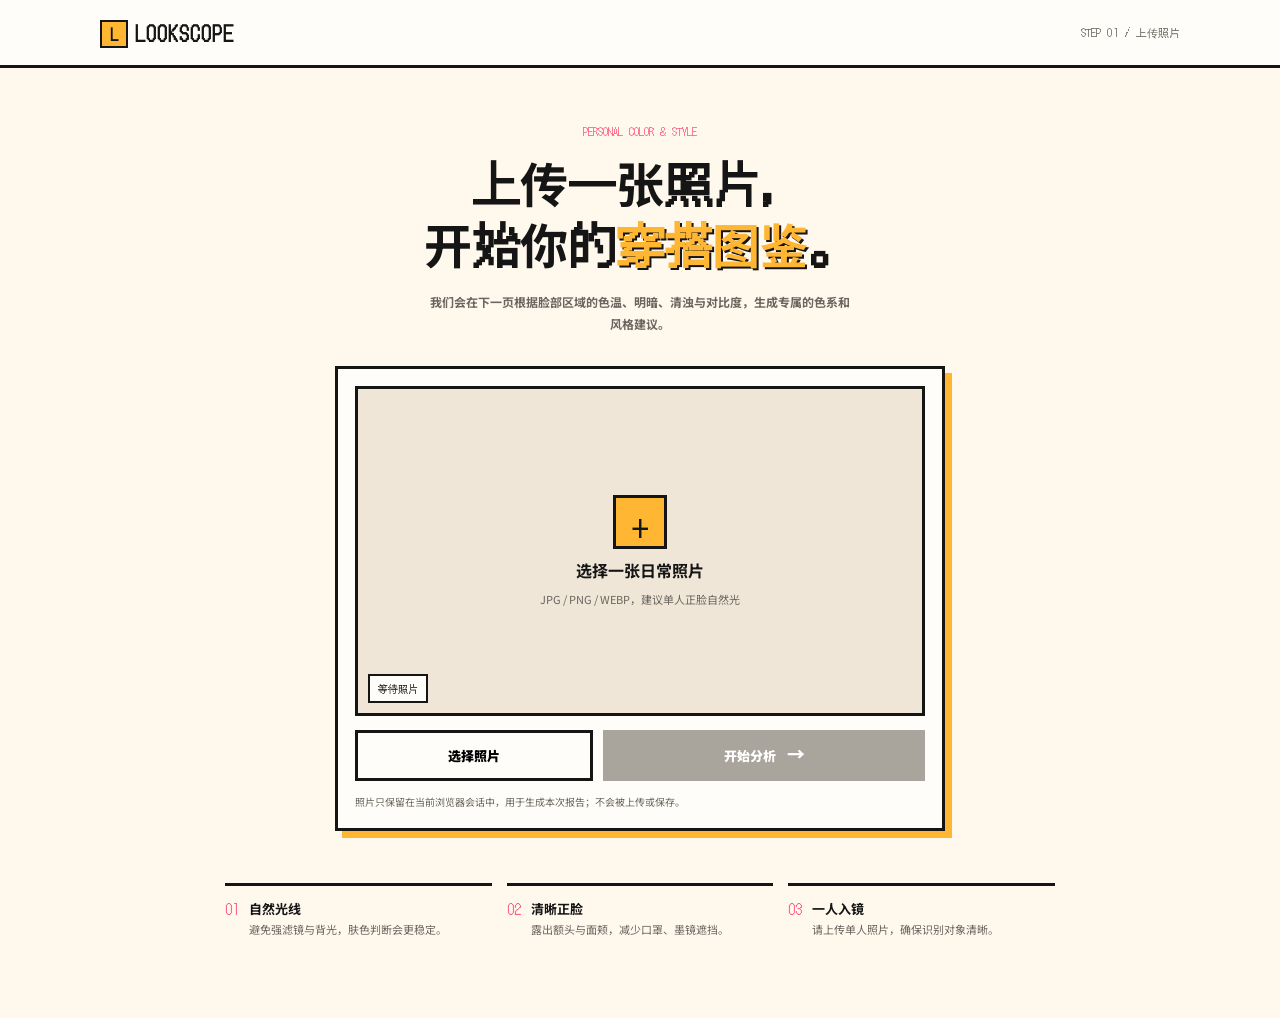
==== analysis.html @ 60bb4339 "Split photo upload and analysis into dynamic pages" ====
<!doctype html>
<html lang="zh-CN">
<head>
  <meta charset="UTF-8">
  <meta name="viewport" content="width=device-width, initial-scale=1.0">
  <title>LOOKSCOPE | 色彩分析</title>
  <link rel="preconnect" href="https://fonts.googleapis.com"><link rel="preconnect" href="https://fonts.gstatic.com" crossorigin>
  <link href="https://fonts.googleapis.com/css2?family=DotGothic16&family=Noto+Sans+SC:wght@400;500;700;800;900&display=swap" rel="stylesheet"><link rel="stylesheet" href="styles.css">
</head>
<body>
  <header class="topbar"><a class="brand" href="index.html"><b>L</b>LOOKSCOPE</a><a class="back" href="index.html">← 重新上传</a></header>
  <main class="analysis-page">
    <div class="analysis-top"><div><p class="eyebrow">STEP 02 / YOUR REPORT</p><h1>你的穿搭<em>图鉴</em></h1></div><p id="analysisMeta">正在读取本次照片…</p></div>
    <section class="analysis-grid"><aside class="photo-card"><div class="card-label"><span>本次照片</span><b id="photoTag">ANALYZING</b></div><div class="analysis-photo"><img id="portrait" alt="上传的照片"><div class="scan-line" id="scanLine"></div><span id="statusTag">正在采样脸部区域</span></div><p>分析在浏览器本地完成。色彩建议用于穿搭灵感，不是医学或生理诊断。</p></aside>
      <section class="report"><div class="profile-title"><span class="number">02</span><div><h2 id="profileTitle">正在分析你的色彩特征</h2><p>肤色底调 · 明度 · 对比度 · 饱和度</p></div><div class="match">可信度<strong id="score">--</strong></div></div><article class="spotlight"><small>YOUR STYLE KEYWORDS</small><h3 id="summaryText">请稍候，正在从照片中提取色彩特征。</h3></article>
        <div class="section-head"><h3>气质小档案</h3><span>LIVE ANALYSIS / 04</span></div><div class="traits"><div class="trait"><small>肤色底调</small><b id="undertone">--</b></div><div class="trait"><small>肤色明度</small><b id="brightness">--</b></div><div class="trait"><small>画面对比</small><b id="contrast">--</b></div><div class="trait"><small>适合饱和度</small><b id="saturation">--</b></div></div>
        <div class="section-head"><h3>适合你的色彩</h3><span>COLOR EDIT / 05</span></div><div class="palette" id="palette"></div><div class="section-head"><h3>风格方向</h3><span>STYLE EDIT / 02</span></div><div class="styles" id="styleGrid"></div><div class="section-head"><h3>这次想强调</h3><span>点击切换</span></div><div class="goals"><button class="goal selected" data-goal="自然松弛">自然松弛</button><button class="goal" data-goal="更显专业">更显专业</button><button class="goal" data-goal="更有亲和力">更有亲和力</button><button class="goal" data-goal="更有个性">更有个性</button></div><div class="tip"><b>TIP!</b><p><span id="detailTitle">正在生成建议…</span><br><span id="detailText">根据照片完成分析后自动显示。</span></p></div>
      </section></section>
  </main>
  <script>
    const $=s=>document.querySelector(s),palette=$('#palette'),styles=$('#styleGrid');let lastProfile;const photo=sessionStorage.getItem('lookscope-photo');
    const names={warm:['奶油白','橄榄绿','琥珀棕','陶土红','蜂蜜金'],cool:['冷白','雾霾蓝','石墨灰','灰豆沙','深海蓝']};
    const hex=(h,s,l)=>{s/=100;l/=100;const c=(1-Math.abs(2*l-1))*s,x=c*(1-Math.abs((h/60)%2-1)),m=l-c/2;let q=h<60?[c,x,0]:h<120?[x,c,0]:h<180?[0,c,x]:h<240?[0,x,c]:h<300?[x,0,c]:[c,0,x];return '#'+q.map(v=>Math.round((v+m)*255).toString(16).padStart(2,'0')).join('')};
    function build(s){const warm=s.warmth>3,clear=s.saturation>.24,bright=s.lightness>.63,contrast=s.contrast>42,family=warm?'warm':'cool',tone=warm?(clear?'明亮暖调':'柔和暖调'):(clear?'清透冷调':'柔雾冷调'),vibe=warm?(clear?'明艳活力':'自然知性'):(clear?'利落清爽':'都市克制'),h=warm?(clear?34:28):(clear?208:222),l=bright?67:55,sa=clear?Math.min(68,42+s.saturation*70):32,hs=warm?[h-1,83,h-9,12,43]:[h-8,204,220,340,228],colors=hs.map((x,i)=>hex((x+360)%360,i===0?Math.max(12,sa-15):sa,Math.max(30,Math.min(82,l+(i===0?16:i===4?-15:(i-2)*5))))),primary=warm?(clear?['明媚复古','用暖亮色、存在感配饰与微收腰廓形，放大鲜活感。']:['轻法式自然','针织、棉麻、微收腰；松弛但不失精致。']):(clear?['极简都市','干净剪裁、清晰对比与少量金属细节，更显利落。']:['韩系清冷','灰调色彩、垂感长线条与克制留白，气质更突出。']);return{title:`${tone} · ${vibe}`,summary:`${warm?'温暖':'清爽'}、${contrast?'有对比感':'低对比'}、${clear?'更适合清晰色彩':'更适合柔和色彩'}。<br>让色彩的明暗与饱和度跟随你的脸部特征。`,traits:[warm?'偏暖中性':'偏冷中性',bright?'偏高明度':s.lightness<.45?'偏低明度':'中等明度',contrast?'中高对比':'中低对比',clear?'中等偏高饱和':'柔和低饱和'],colors,names:names[family],styles:[['01 / 主风格',primary[0],primary[1]],['02 / 延展风格',warm?'质感通勤':'知性极简',warm?'低饱和同色系搭配，让整体干净而有质感。':'用清冷中性色做底，保持线条与层次的留白。']],detail:`优先尝试：${names[family].slice(0,3).join('、')}。`,text:contrast?'可以加入一深一浅的配色层次，让五官的清晰度更有呼应。':'减少强烈撞色，用相近色的深浅变化会更加协调。'}}
    function render(p,confidence){lastProfile=p;$('#profileTitle').textContent=p.title;$('#summaryText').innerHTML=p.summary;$('#score').textContent=confidence;['undertone','brightness','contrast','saturation'].forEach((id,i)=>$('#'+id).textContent=p.traits[i]);$('#detailTitle').textContent=p.detail;$('#detailText').textContent=p.text;palette.innerHTML=p.colors.map((c,i)=>`<article class="swatch"><div class="color" style="background:${c}"></div><b>${p.names[i]}</b><small>${c}</small></article>`).join('');styles.innerHTML=p.styles.map((x,i)=>`<article class="style ${i===0?'primary':''}"><small>${x[0]}</small><h4>${x[1]}</h4><p>${x[2]}</p><span class="arrow">↗</span></article>`).join('')}
    const hsl=(r,g,b)=>{r/=255;g/=255;b/=255;const max=Math.max(r,g,b),min=Math.min(r,g,b),d=max-min;return{s:d===0?0:d/(1-Math.abs(2*((max+min)/2)-1))}};
    async function faceBox(image){if(!('FaceDetector'in window))return null;try{return (await new FaceDetector({fastMode:true,maxDetectedFaces:1}).detect(image))[0]?.boundingBox||null}catch{return null}}
    function sample(image,box){const c=document.createElement('canvas'),x=c.getContext('2d',{willReadFrequently:true}),scale=Math.min(280/image.naturalWidth,280/image.naturalHeight,1);c.width=Math.round(image.naturalWidth*scale);c.height=Math.round(image.naturalHeight*scale);x.drawImage(image,0,0,c.width,c.height);const a=box?{x:(box.x+box.width*.22)*scale,y:(box.y+box.height*.43)*scale,w:box.width*.56*scale,h:box.height*.37*scale}:{x:c.width*.31,y:c.height*.32,w:c.width*.38,h:c.height*.36},d=x.getImageData(Math.max(0,a.x|0),Math.max(0,a.y|0),Math.max(1,Math.min(c.width-(a.x|0),a.w|0)),Math.max(1,Math.min(c.height-(a.y|0),a.h|0))).data;let n=0,r=0,g=0,b=0,li=0,li2=0,sa=0;for(let i=0;i<d.length;i+=4){let R=d[i],G=d[i+1],B=d[i+2],mx=Math.max(R,G,B),mn=Math.min(R,G,B),l=(mx+mn)/510,cb=128-.168736*R-.331264*G+.5*B,cr=128+.5*R-.418688*G-.081312*B;if(cb>72&&cb<137&&cr>126&&cr<180&&mx-mn>8&&l>.12&&l<.94){n++;r+=R;g+=G;b+=B;li+=l;li2+=l*l;sa+=hsl(R,G,B).s}}if(n<18)throw Error();li/=n;return{warmth:(r-b)/n,saturation:sa/n,lightness:li,contrast:Math.sqrt(Math.max(0,li2/n-li*li))*255*3.4,samples:n}}
    async function analyze(){if(!photo){location.replace('index.html');return}const img=$('#portrait');img.src=photo;await new Promise((ok,no)=>{img.onload=ok;img.onerror=no});try{const box=await faceBox(img),s=sample(img,box);render(build(s),box?'88%':'71%');$('#photoTag').textContent=box?'FACE FOUND':'ESTIMATED';$('#statusTag').textContent=box?'已按脸部肤色样本分析':'未识别脸部，按中央人物区域估算';$('#analysisMeta').textContent=`${box?'脸部肤色样本':'人物中央肤色估算'} · ${s.samples} 个有效像素`}catch{$('#photoTag').textContent='RETRY';$('#statusTag').textContent='未能取得有效肤色样本';$('#analysisMeta').textContent='建议重新上传单人正脸、自然光、无遮挡照片'}finally{$('#scanLine').remove()}}
    document.querySelectorAll('.goal').forEach(b=>b.onclick=()=>{document.querySelectorAll('.goal').forEach(x=>x.classList.remove('selected'));b.classList.add('selected');if(!lastProfile)return;let p={...lastProfile};if(b.dataset.goal==='更显专业')p.styles=[['01 / 当前目标','极简都市','选择干净剪裁、深浅分明的同色搭配，显得更专业。'],lastProfile.styles[1]];if(b.dataset.goal==='更有亲和力')p.styles=[['01 / 当前目标','柔和知性','增加针织、圆润配饰和柔和色彩，拉近距离感。'],lastProfile.styles[1]];render(p,$('#score').textContent)});analyze();
  </script>
</body>
</html>
---- styles.css ----
:root{--ink:#151515;--paper:#fff8ed;--white:#fffdf9;--orange:#ffb633;--pink:#ff5a7f;--muted:#6a665f;--line:3px solid var(--ink)}*{box-sizing:border-box}body{margin:0;background:var(--paper);color:var(--ink);font-family:"Noto Sans SC",sans-serif}button,input{font:inherit}button{cursor:pointer}.topbar{height:68px;background:var(--white);border-bottom:var(--line);padding:0 max(18px,calc((100vw - 1080px)/2));display:flex;align-items:center;justify-content:space-between}.brand{color:var(--ink);font-family:DotGothic16,sans-serif;font-size:20px;font-weight:900;letter-spacing:1px;text-decoration:none}.brand b{display:inline-grid;place-items:center;width:28px;height:28px;background:var(--orange);border:2px solid var(--ink);margin-right:7px;font-size:16px}.step,.back{font:11px DotGothic16,sans-serif;color:var(--muted);text-decoration:none}.back{border:2px solid var(--ink);padding:7px 10px;color:var(--ink);background:var(--white)}.eyebrow{font:11px DotGothic16,sans-serif;color:var(--pink);margin:0 0 13px}.upload-page,.analysis-page{max-width:1080px;margin:auto;padding:55px 18px 80px}.upload-intro{text-align:center;max-width:620px;margin:0 auto 32px}.upload-intro h1,.analysis-top h1{font-family:DotGothic16,"Noto Sans SC",sans-serif;font-size:clamp(29px,5vw,48px);line-height:1.27;margin:0}.upload-intro em,.analysis-top em{font-style:normal;color:var(--orange);text-shadow:2px 2px 0 var(--ink)}.upload-intro>p:last-child{margin:17px auto 0;max-width:430px;color:var(--muted);font-size:12px;line-height:1.8;font-weight:700}.uploader-card{max-width:610px;margin:auto;background:var(--white);border:var(--line);box-shadow:7px 7px 0 var(--orange);padding:17px;transition:.16s}.uploader-card.dragging{transform:translate(-2px,-2px);box-shadow:11px 11px 0 var(--pink)}.preview-shell{height:330px;position:relative;border:var(--line);background:#efe6d7;overflow:hidden}.preview-shell img{width:100%;height:100%;object-fit:cover;display:none}.preview-shell img.visible{display:block}.empty-state{height:100%;display:flex;flex-direction:column;align-items:center;justify-content:center;gap:9px}.empty-state span{display:grid;place-items:center;width:54px;height:54px;border:var(--line);background:var(--orange);font:34px DotGothic16,sans-serif}.empty-state b{font-size:16px}.empty-state small{color:var(--muted);font-size:11px}.preview-tag{position:absolute;bottom:10px;left:10px;border:2px solid var(--ink);background:var(--white);padding:5px 8px;font:10px DotGothic16,sans-serif}.upload-actions{display:grid;grid-template-columns:1fr 1.35fr;gap:10px;margin-top:14px}.primary-btn,.secondary-btn{border:var(--line);padding:13px;font-size:13px;font-weight:900}.primary-btn{background:var(--ink);color:#fff}.primary-btn span{font-size:18px;line-height:0;margin-left:8px}.primary-btn:disabled{background:#aaa59c;border-color:#aaa59c;cursor:not-allowed}.secondary-btn{background:var(--white)}.privacy-note{margin:13px 0 0;font-size:10px;color:var(--muted);line-height:1.65}.tips{display:grid;grid-template-columns:repeat(3,1fr);gap:15px;max-width:830px;margin:52px auto 0}.tips article{display:flex;gap:10px;border-top:var(--line);padding-top:13px}.tips b{font:14px DotGothic16,sans-serif;color:var(--pink)}.tips h2{font-size:13px;margin:0 0 3px}.tips p{font-size:11px;line-height:1.6;color:var(--muted);margin:0}.analysis-top{display:flex;align-items:end;justify-content:space-between;border-bottom:var(--line);padding-bottom:24px;margin-bottom:28px}.analysis-top>p{max-width:295px;margin:0;font-size:11px;line-height:1.7;color:var(--muted);font-weight:700}.analysis-grid{display:grid;grid-template-columns:310px 1fr;gap:26px}.photo-card{align-self:start;background:var(--white);border:var(--line);box-shadow:6px 6px 0 var(--orange)}.card-label{display:flex;justify-content:space-between;padding:10px 12px;border-bottom:var(--line);font:11px DotGothic16,sans-serif}.card-label b{color:var(--pink)}.analysis-photo{height:334px;position:relative;overflow:hidden;background:#ded5c7}.analysis-photo img{width:100%;height:100%;object-fit:cover}.analysis-photo span{position:absolute;bottom:10px;left:10px;border:2px solid var(--ink);background:var(--white);padding:5px 8px;font:10px DotGothic16,sans-serif}.scan-line{position:absolute;left:0;right:0;height:4px;background:var(--pink);box-shadow:0 0 0 2px var(--ink);animation:scan 1.3s ease-in-out infinite}@keyframes scan{0%,100%{top:10%}50%{top:85%}}.photo-card>p{margin:0;padding:13px;font-size:10px;line-height:1.65;color:var(--muted);font-weight:700}.profile-title{display:flex;gap:12px;align-items:center;margin-bottom:17px}.number{display:grid;place-items:center;width:36px;height:36px;border:var(--line);background:var(--orange);font:16px DotGothic16,sans-serif}.profile-title h2{margin:0;font-size:22px;font-weight:900}.profile-title p{margin:3px 0 0;font-size:11px;color:var(--muted);font-weight:700}.match{margin-left:auto;text-align:center;border:var(--line);background:var(--white);padding:6px 11px;font:10px DotGothic16,sans-serif}.match strong{display:block;color:var(--pink);font-size:18px;margin-top:3px}.spotlight{border:var(--line);background:var(--orange);padding:19px 20px;margin-bottom:18px;box-shadow:5px 5px 0 var(--ink)}.spotlight small{font:11px DotGothic16,sans-serif}.spotlight h3{margin:9px 0 0;font-size:18px;line-height:1.55}.section-head{display:flex;align-items:center;justify-content:space-between;margin:23px 0 11px}.section-head h3{margin:0;font-size:15px}.section-head span{font:10px DotGothic16,sans-serif;color:var(--muted)}.traits{display:grid;grid-template-columns:repeat(4,1fr);gap:10px}.trait{min-height:82px;padding:11px;border:var(--line);background:var(--white);box-shadow:3px 3px 0 var(--orange)}.trait small{font-size:10px;color:var(--muted);font-weight:700}.trait b{display:block;font-size:13px;margin-top:10px}.palette{display:grid;grid-template-columns:repeat(5,1fr);gap:10px}.swatch{background:var(--white);border:var(--line);padding:8px;box-shadow:3px 3px 0 var(--orange)}.color{height:48px;border:2px solid var(--ink);margin-bottom:8px}.swatch b,.swatch small{display:block;font-size:10px}.swatch small{font-family:DotGothic16,sans-serif;color:var(--muted);margin-top:4px}.styles{display:grid;grid-template-columns:1fr 1fr;gap:13px}.style{position:relative;min-height:131px;padding:15px;border:var(--line);background:var(--white);box-shadow:4px 4px 0 var(--orange)}.style.primary{background:var(--ink);color:#fff;box-shadow:4px 4px 0 var(--pink)}.style small{font-family:DotGothic16,sans-serif;font-size:10px}.style h4{font-size:17px;margin:20px 0 6px}.style p{font-size:11px;line-height:1.6;margin:0;opacity:.8}.style .arrow{position:absolute;right:13px;bottom:10px;font-size:19px}.goals{display:flex;flex-wrap:wrap;gap:8px}.goal{border:var(--line);background:var(--white);padding:8px 11px;font-size:11px;font-weight:800;box-shadow:2px 2px 0 var(--orange)}.goal.selected{background:var(--pink);color:#fff;box-shadow:2px 2px 0 var(--ink)}.tip{display:flex;gap:11px;border-top:2px dashed #bcb5aa;margin-top:25px;padding:16px 0;font-size:12px;line-height:1.7}.tip b{color:var(--pink);font-family:DotGothic16,sans-serif}.tip p{margin:0;color:var(--muted);font-weight:700}@media(max-width:760px){.analysis-grid{grid-template-columns:1fr}.analysis-photo{height:350px}.analysis-top{display:block}.analysis-top>p{margin-top:14px}.traits{grid-template-columns:1fr 1fr}.palette{grid-template-columns:repeat(3,1fr)}}@media(max-width:500px){.upload-page,.analysis-page{padding-top:35px}.tips{grid-template-columns:1fr}.upload-actions{grid-template-columns:1fr}.profile-title h2{font-size:18px}.profile-title p{display:none}.styles{grid-template-columns:1fr}.match{padding:5px 7px}}
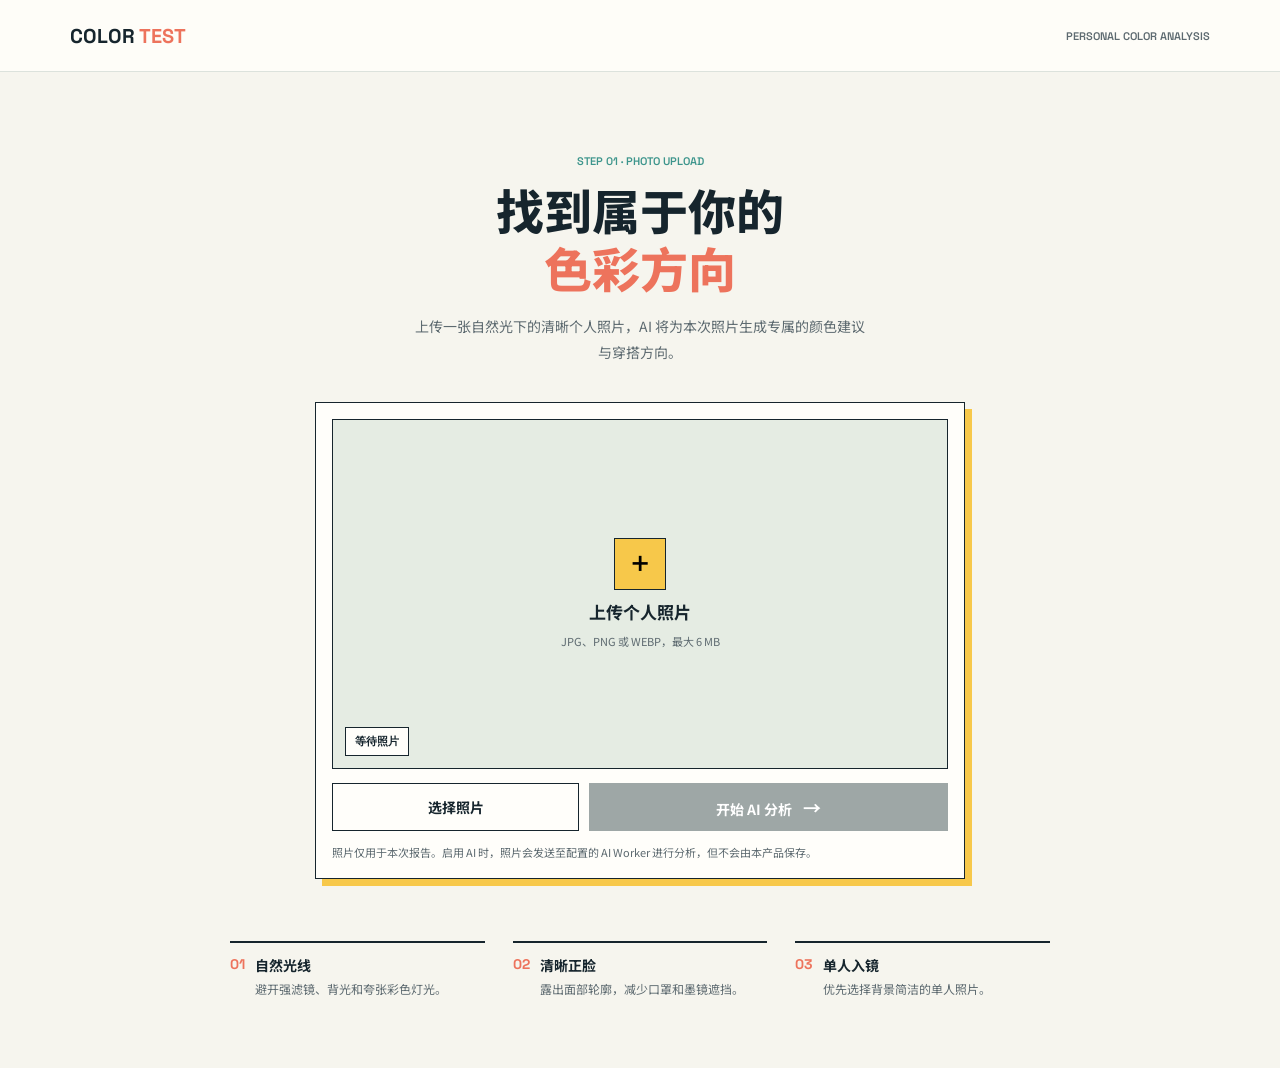
==== commit 5985dfba: "Update photo upload and analysis experience" ====
--- a/analysis.html
+++ b/analysis.html
@@ -1,33 +1,74 @@
 <!doctype html>
 <html lang="zh-CN">
 <head>
-  <meta charset="UTF-8">
-  <meta name="viewport" content="width=device-width, initial-scale=1.0">
-  <title>LOOKSCOPE | 色彩分析</title>
+  <meta charset="UTF-8"><meta name="viewport" content="width=device-width, initial-scale=1.0">
+  <title>Color Test | 分析报告</title>
   <link rel="preconnect" href="https://fonts.googleapis.com"><link rel="preconnect" href="https://fonts.gstatic.com" crossorigin>
-  <link href="https://fonts.googleapis.com/css2?family=DotGothic16&family=Noto+Sans+SC:wght@400;500;700;800;900&display=swap" rel="stylesheet"><link rel="stylesheet" href="styles.css">
+  <link href="https://fonts.googleapis.com/css2?family=Noto+Sans+SC:wght@400;500;600;700;800&family=Space+Grotesk:wght@500;600;700&display=swap" rel="stylesheet">
+  <link rel="stylesheet" href="styles.css"><script src="ai-config.js"></script>
 </head>
 <body>
-  <header class="topbar"><a class="brand" href="index.html"><b>L</b>LOOKSCOPE</a><a class="back" href="index.html">← 重新上传</a></header>
-  <main class="analysis-page">
-    <div class="analysis-top"><div><p class="eyebrow">STEP 02 / YOUR REPORT</p><h1>你的穿搭<em>图鉴</em></h1></div><p id="analysisMeta">正在读取本次照片…</p></div>
-    <section class="analysis-grid"><aside class="photo-card"><div class="card-label"><span>本次照片</span><b id="photoTag">ANALYZING</b></div><div class="analysis-photo"><img id="portrait" alt="上传的照片"><div class="scan-line" id="scanLine"></div><span id="statusTag">正在采样脸部区域</span></div><p>分析在浏览器本地完成。色彩建议用于穿搭灵感，不是医学或生理诊断。</p></aside>
-      <section class="report"><div class="profile-title"><span class="number">02</span><div><h2 id="profileTitle">正在分析你的色彩特征</h2><p>肤色底调 · 明度 · 对比度 · 饱和度</p></div><div class="match">可信度<strong id="score">--</strong></div></div><article class="spotlight"><small>YOUR STYLE KEYWORDS</small><h3 id="summaryText">请稍候，正在从照片中提取色彩特征。</h3></article>
-        <div class="section-head"><h3>气质小档案</h3><span>LIVE ANALYSIS / 04</span></div><div class="traits"><div class="trait"><small>肤色底调</small><b id="undertone">--</b></div><div class="trait"><small>肤色明度</small><b id="brightness">--</b></div><div class="trait"><small>画面对比</small><b id="contrast">--</b></div><div class="trait"><small>适合饱和度</small><b id="saturation">--</b></div></div>
-        <div class="section-head"><h3>适合你的色彩</h3><span>COLOR EDIT / 05</span></div><div class="palette" id="palette"></div><div class="section-head"><h3>风格方向</h3><span>STYLE EDIT / 02</span></div><div class="styles" id="styleGrid"></div><div class="section-head"><h3>这次想强调</h3><span>点击切换</span></div><div class="goals"><button class="goal selected" data-goal="自然松弛">自然松弛</button><button class="goal" data-goal="更显专业">更显专业</button><button class="goal" data-goal="更有亲和力">更有亲和力</button><button class="goal" data-goal="更有个性">更有个性</button></div><div class="tip"><b>TIP!</b><p><span id="detailTitle">正在生成建议…</span><br><span id="detailText">根据照片完成分析后自动显示。</span></p></div>
-      </section></section>
+  <header class="site-header"><a class="brand" href="index.html">COLOR <i>TEST</i></a><a class="header-link" href="index.html">重新上传</a></header>
+  <main class="analysis-layout">
+    <section class="report-heading"><div><p class="kicker">STEP 02 · YOUR COLOR REPORT</p><h1>你的<em>色彩报告</em></h1></div><p id="reportMeta">正在读取本次照片并生成专属建议。</p></section>
+    <section class="analysis-grid"><aside class="photo-card"><div class="card-top"><span>本次照片</span><b id="photoTag">ANALYZING</b></div><div class="portrait-wrap"><img id="portrait" alt="本次上传的照片"><span class="scan" id="scan"></span><span class="status" id="status">正在分析画面中的色彩特征</span></div><p>建议仅用于穿搭配色灵感，不构成医学、生理或身份判断。</p></aside>
+      <section><div class="profile-header"><span class="step-number">02</span><div><h2 id="profileTitle">正在分析色彩特征</h2><p>色温 · 明度 · 对比度 · 饱和度</p></div><div class="confidence">可信度<strong id="confidence">--</strong></div></div>
+        <article class="summary"><small>YOUR STYLE KEYWORDS</small><h3 id="summaryText">请稍候，AI 正在为这张照片创建新的颜色报告。</h3></article>
+        <div class="section-title"><h3>色彩特征</h3><span class="result-meta">LIVE ANALYSIS / 04</span></div><div class="traits"><article class="trait"><small>色调倾向</small><b id="undertone">--</b></article><article class="trait"><small>整体明度</small><b id="brightness">--</b></article><article class="trait"><small>画面对比</small><b id="contrast">--</b></article><article class="trait"><small>适合饱和度</small><b id="saturation">--</b></article></div>
+        <div class="section-title"><h3>适合你的颜色</h3><span class="result-meta">COLOR EDIT / 05</span></div><div class="palette" id="palette"></div>
+        <div class="section-title"><h3>穿搭方向</h3><span class="result-meta">STYLE EDIT / 02</span></div><div class="styles" id="styles"></div>
+        <div class="tip"><b>TIP!</b><p><span id="tipTitle">正在生成建议</span><br><span id="tipText">分析完成后会显示可直接尝试的配色方法。</span></p></div>
+      </section>
+    </section>
   </main>
   <script>
-    const $=s=>document.querySelector(s),palette=$('#palette'),styles=$('#styleGrid');let lastProfile;const photo=sessionStorage.getItem('lookscope-photo');
-    const names={warm:['奶油白','橄榄绿','琥珀棕','陶土红','蜂蜜金'],cool:['冷白','雾霾蓝','石墨灰','灰豆沙','深海蓝']};
-    const hex=(h,s,l)=>{s/=100;l/=100;const c=(1-Math.abs(2*l-1))*s,x=c*(1-Math.abs((h/60)%2-1)),m=l-c/2;let q=h<60?[c,x,0]:h<120?[x,c,0]:h<180?[0,c,x]:h<240?[0,x,c]:h<300?[x,0,c]:[c,0,x];return '#'+q.map(v=>Math.round((v+m)*255).toString(16).padStart(2,'0')).join('')};
-    function build(s){const warm=s.warmth>3,clear=s.saturation>.24,bright=s.lightness>.63,contrast=s.contrast>42,family=warm?'warm':'cool',tone=warm?(clear?'明亮暖调':'柔和暖调'):(clear?'清透冷调':'柔雾冷调'),vibe=warm?(clear?'明艳活力':'自然知性'):(clear?'利落清爽':'都市克制'),h=warm?(clear?34:28):(clear?208:222),l=bright?67:55,sa=clear?Math.min(68,42+s.saturation*70):32,hs=warm?[h-1,83,h-9,12,43]:[h-8,204,220,340,228],colors=hs.map((x,i)=>hex((x+360)%360,i===0?Math.max(12,sa-15):sa,Math.max(30,Math.min(82,l+(i===0?16:i===4?-15:(i-2)*5))))),primary=warm?(clear?['明媚复古','用暖亮色、存在感配饰与微收腰廓形，放大鲜活感。']:['轻法式自然','针织、棉麻、微收腰；松弛但不失精致。']):(clear?['极简都市','干净剪裁、清晰对比与少量金属细节，更显利落。']:['韩系清冷','灰调色彩、垂感长线条与克制留白，气质更突出。']);return{title:`${tone} · ${vibe}`,summary:`${warm?'温暖':'清爽'}、${contrast?'有对比感':'低对比'}、${clear?'更适合清晰色彩':'更适合柔和色彩'}。<br>让色彩的明暗与饱和度跟随你的脸部特征。`,traits:[warm?'偏暖中性':'偏冷中性',bright?'偏高明度':s.lightness<.45?'偏低明度':'中等明度',contrast?'中高对比':'中低对比',clear?'中等偏高饱和':'柔和低饱和'],colors,names:names[family],styles:[['01 / 主风格',primary[0],primary[1]],['02 / 延展风格',warm?'质感通勤':'知性极简',warm?'低饱和同色系搭配，让整体干净而有质感。':'用清冷中性色做底，保持线条与层次的留白。']],detail:`优先尝试：${names[family].slice(0,3).join('、')}。`,text:contrast?'可以加入一深一浅的配色层次，让五官的清晰度更有呼应。':'减少强烈撞色，用相近色的深浅变化会更加协调。'}}
-    function render(p,confidence){lastProfile=p;$('#profileTitle').textContent=p.title;$('#summaryText').innerHTML=p.summary;$('#score').textContent=confidence;['undertone','brightness','contrast','saturation'].forEach((id,i)=>$('#'+id).textContent=p.traits[i]);$('#detailTitle').textContent=p.detail;$('#detailText').textContent=p.text;palette.innerHTML=p.colors.map((c,i)=>`<article class="swatch"><div class="color" style="background:${c}"></div><b>${p.names[i]}</b><small>${c}</small></article>`).join('');styles.innerHTML=p.styles.map((x,i)=>`<article class="style ${i===0?'primary':''}"><small>${x[0]}</small><h4>${x[1]}</h4><p>${x[2]}</p><span class="arrow">↗</span></article>`).join('')}
-    const hsl=(r,g,b)=>{r/=255;g/=255;b/=255;const max=Math.max(r,g,b),min=Math.min(r,g,b),d=max-min;return{s:d===0?0:d/(1-Math.abs(2*((max+min)/2)-1))}};
-    async function faceBox(image){if(!('FaceDetector'in window))return null;try{return (await new FaceDetector({fastMode:true,maxDetectedFaces:1}).detect(image))[0]?.boundingBox||null}catch{return null}}
-    function sample(image,box){const c=document.createElement('canvas'),x=c.getContext('2d',{willReadFrequently:true}),scale=Math.min(280/image.naturalWidth,280/image.naturalHeight,1);c.width=Math.round(image.naturalWidth*scale);c.height=Math.round(image.naturalHeight*scale);x.drawImage(image,0,0,c.width,c.height);const a=box?{x:(box.x+box.width*.22)*scale,y:(box.y+box.height*.43)*scale,w:box.width*.56*scale,h:box.height*.37*scale}:{x:c.width*.31,y:c.height*.32,w:c.width*.38,h:c.height*.36},d=x.getImageData(Math.max(0,a.x|0),Math.max(0,a.y|0),Math.max(1,Math.min(c.width-(a.x|0),a.w|0)),Math.max(1,Math.min(c.height-(a.y|0),a.h|0))).data;let n=0,r=0,g=0,b=0,li=0,li2=0,sa=0;for(let i=0;i<d.length;i+=4){let R=d[i],G=d[i+1],B=d[i+2],mx=Math.max(R,G,B),mn=Math.min(R,G,B),l=(mx+mn)/510,cb=128-.168736*R-.331264*G+.5*B,cr=128+.5*R-.418688*G-.081312*B;if(cb>72&&cb<137&&cr>126&&cr<180&&mx-mn>8&&l>.12&&l<.94){n++;r+=R;g+=G;b+=B;li+=l;li2+=l*l;sa+=hsl(R,G,B).s}}if(n<18)throw Error();li/=n;return{warmth:(r-b)/n,saturation:sa/n,lightness:li,contrast:Math.sqrt(Math.max(0,li2/n-li*li))*255*3.4,samples:n}}
-    async function analyze(){if(!photo){location.replace('index.html');return}const img=$('#portrait');img.src=photo;await new Promise((ok,no)=>{img.onload=ok;img.onerror=no});try{const box=await faceBox(img),s=sample(img,box);render(build(s),box?'88%':'71%');$('#photoTag').textContent=box?'FACE FOUND':'ESTIMATED';$('#statusTag').textContent=box?'已按脸部肤色样本分析':'未识别脸部，按中央人物区域估算';$('#analysisMeta').textContent=`${box?'脸部肤色样本':'人物中央肤色估算'} · ${s.samples} 个有效像素`}catch{$('#photoTag').textContent='RETRY';$('#statusTag').textContent='未能取得有效肤色样本';$('#analysisMeta').textContent='建议重新上传单人正脸、自然光、无遮挡照片'}finally{$('#scanLine').remove()}}
-    document.querySelectorAll('.goal').forEach(b=>b.onclick=()=>{document.querySelectorAll('.goal').forEach(x=>x.classList.remove('selected'));b.classList.add('selected');if(!lastProfile)return;let p={...lastProfile};if(b.dataset.goal==='更显专业')p.styles=[['01 / 当前目标','极简都市','选择干净剪裁、深浅分明的同色搭配，显得更专业。'],lastProfile.styles[1]];if(b.dataset.goal==='更有亲和力')p.styles=[['01 / 当前目标','柔和知性','增加针织、圆润配饰和柔和色彩，拉近距离感。'],lastProfile.styles[1]];render(p,$('#score').textContent)});analyze();
+    const $ = selector => document.querySelector(selector);
+    const photo = sessionStorage.getItem('color-test-photo');
+    const endpoint = window.COLOR_TEST_AI_ENDPOINT || window.LOOKSCOPE_AI_ENDPOINT || '';
+    const fallbackPalettes = {
+      warm: [{name:'蜜桃奶油',hex:'#F3C6A5'},{name:'橄榄绿',hex:'#74804E'},{name:'暖珊瑚',hex:'#D96F58'},{name:'焦糖棕',hex:'#9C6242'},{name:'奶油白',hex:'#F4E6CF'}],
+      cool: [{name:'雾霾蓝',hex:'#7897AA'},{name:'玫瑰豆沙',hex:'#B77A81'},{name:'蓝灰',hex:'#5E7280'},{name:'莓果红',hex:'#9D4058'},{name:'珍珠白',hex:'#ECEAE4'}]
+    };
+    const escapeHtml = value => String(value).replace(/[&<>"']/g, character => ({
+      '&':'&amp;', '<':'&lt;', '>':'&gt;', '"':'&quot;', "'":'&#39;'
+    })[character]);
+    const safeHex = value => /^#[0-9A-F]{6}$/i.test(value) ? value.toUpperCase() : '#CCCCCC';
+    function render(report) {
+      $('#profileTitle').textContent = report.profile_title;
+      $('#confidence').textContent = report.confidence + '%';
+      $('#summaryText').textContent = report.summary;
+      $('#undertone').textContent = report.color_analysis.undertone;
+      $('#brightness').textContent = report.color_analysis.brightness;
+      $('#contrast').textContent = report.color_analysis.contrast;
+      $('#saturation').textContent = report.color_analysis.saturation;
+      $('#tipTitle').textContent = report.styling_tip;
+      $('#tipText').textContent = report.photo_quality_note;
+      $('#palette').innerHTML = report.recommended_colors.slice(0,5).map(color => { const hex=safeHex(color.hex); return `<article class="swatch"><div class="color-block" style="background:${hex}"></div><b>${escapeHtml(color.name)}</b><small>${hex}</small></article>`; }).join('');
+      $('#styles').innerHTML = report.styles.slice(0,2).map((style, index) => `<article class="style-card"><small>0${index + 1} / ${index === 0 ? '主风格' : '延展风格'}</small><h4>${escapeHtml(style.name)}</h4><p>${escapeHtml(style.reason)}</p></article>`).join('');
+    }
+    function rgbToHsl(r,g,b) { r/=255;g/=255;b/=255;const max=Math.max(r,g,b),min=Math.min(r,g,b),d=max-min,l=(max+min)/2;let h=0;if(d){if(max===r)h=((g-b)/d)%6;else if(max===g)h=(b-r)/d+2;else h=(r-g)/d+4;h*=60;if(h<0)h+=360}return {h,l,s:d===0?0:d/(1-Math.abs(2*l-1))}; }
+    function localReport(image) {
+      const canvas = document.createElement('canvas'); const ctx = canvas.getContext('2d',{willReadFrequently:true});
+      const size = Math.min(300, image.naturalWidth, image.naturalHeight); canvas.width = size; canvas.height = size;
+      ctx.drawImage(image, (image.naturalWidth - Math.min(image.naturalWidth,image.naturalHeight))/2, (image.naturalHeight - Math.min(image.naturalWidth,image.naturalHeight))/2, Math.min(image.naturalWidth,image.naturalHeight), Math.min(image.naturalWidth,image.naturalHeight), 0, 0, size, size);
+      const data = ctx.getImageData(size*.28,size*.3,size*.44,size*.4).data; let r=0,g=0,b=0,n=0,light=0,sat=0;
+      for(let i=0;i<data.length;i+=4){const R=data[i],G=data[i+1],B=data[i+2],max=Math.max(R,G,B),min=Math.min(R,G,B);if(max-min>8 && max>45 && min<235){const hsl=rgbToHsl(R,G,B);r+=R;g+=G;b+=B;light+=hsl.l;sat+=hsl.s;n++}}
+      if(!n) throw new Error('无法采样'); r/=n;g/=n;b/=n;light/=n;sat/=n;
+      const warm = r > b + 8; const palette = fallbackPalettes[warm ? 'warm':'cool']; const brightness = light>.63?'偏高明度':light<.44?'偏低明度':'中等明度'; const clarity = sat>.30?'中等偏高饱和':'柔和低饱和';
+      return {profile_title:warm?'柔和暖调 · 自然感':'清透冷调 · 利落感',confidence:76,summary:warm?'画面色温呈现温和倾向，适合以自然、柔和的暖色建立亲近感。':'画面色温呈现清冷倾向，适合以干净、克制的冷色提升整体质感。',color_analysis:{undertone:warm?'偏暖倾向':'偏冷倾向',brightness,contrast:light>.56?'中等对比':'中低对比',saturation:clarity},recommended_colors:palette,styles:warm?[{name:'自然复古',reason:'用奶油白、焦糖棕与橄榄绿做低对比的层次搭配。'},{name:'轻松通勤',reason:'选择有纹理的棉麻、针织或哑光面料，保持色彩柔和。'}]:[{name:'极简都市',reason:'用蓝灰、珍珠白和莓果红形成干净的轻对比。'},{name:'清冷知性',reason:'以同色系的深浅变化代替强烈撞色，线条保持利落。'}],styling_tip:'从推荐色中选一深一浅两种颜色搭配，最容易穿出协调感。',photo_quality_note:'当前为浏览器本地图像采样结果；配置 AI 服务后可获得更细致的视觉分析。'};
+    }
+    async function run() {
+      if(!photo){ location.replace('index.html'); return; }
+      const image = $('#portrait'); image.src = photo; await new Promise((resolve,reject)=>{image.onload=resolve;image.onerror=reject});
+      try {
+        let report;
+        if(endpoint){ const controller=new AbortController();const timeout=setTimeout(()=>controller.abort(),30000);let response;try{response=await fetch(endpoint,{method:'POST',headers:{'content-type':'application/json'},body:JSON.stringify({image:photo,analysis_id:sessionStorage.getItem('color-test-analysis-id')}),signal:controller.signal})}finally{clearTimeout(timeout)} if(!response.ok) throw new Error('AI service unavailable'); report=await response.json(); if(!Array.isArray(report.recommended_colors)) throw new Error('Invalid report'); $('#photoTag').textContent='AI REPORT'; $('#status').textContent='AI 已完成本次照片分析'; $('#reportMeta').textContent='AI 仅针对本次上传的照片生成此报告。'; }
+        else { report=localReport(image); $('#photoTag').textContent='LOCAL SAMPLE'; $('#status').textContent='已完成本地色彩采样'; $('#reportMeta').textContent='未配置 AI 服务，当前展示本地色彩采样报告。'; }
+        render(report);
+      } catch(error) { const report=localReport(image); render(report); $('#photoTag').textContent='FALLBACK'; $('#status').textContent='AI 暂不可用，已生成本地色彩采样'; $('#reportMeta').textContent='AI 服务暂不可用，当前展示本地色彩采样报告。'; }
+      finally { $('#scan').remove(); }
+    }
+    run();
   </script>
 </body>
 </html>
--- a/styles.css
+++ b/styles.css
@@ -1 +1 @@
-:root{--ink:#151515;--paper:#fff8ed;--white:#fffdf9;--orange:#ffb633;--pink:#ff5a7f;--muted:#6a665f;--line:3px solid var(--ink)}*{box-sizing:border-box}body{margin:0;background:var(--paper);color:var(--ink);font-family:"Noto Sans SC",sans-serif}button,input{font:inherit}button{cursor:pointer}.topbar{height:68px;background:var(--white);border-bottom:var(--line);padding:0 max(18px,calc((100vw - 1080px)/2));display:flex;align-items:center;justify-content:space-between}.brand{color:var(--ink);font-family:DotGothic16,sans-serif;font-size:20px;font-weight:900;letter-spacing:1px;text-decoration:none}.brand b{display:inline-grid;place-items:center;width:28px;height:28px;background:var(--orange);border:2px solid var(--ink);margin-right:7px;font-size:16px}.step,.back{font:11px DotGothic16,sans-serif;color:var(--muted);text-decoration:none}.back{border:2px solid var(--ink);padding:7px 10px;color:var(--ink);background:var(--white)}.eyebrow{font:11px DotGothic16,sans-serif;color:var(--pink);margin:0 0 13px}.upload-page,.analysis-page{max-width:1080px;margin:auto;padding:55px 18px 80px}.upload-intro{text-align:center;max-width:620px;margin:0 auto 32px}.upload-intro h1,.analysis-top h1{font-family:DotGothic16,"Noto Sans SC",sans-serif;font-size:clamp(29px,5vw,48px);line-height:1.27;margin:0}.upload-intro em,.analysis-top em{font-style:normal;color:var(--orange);text-shadow:2px 2px 0 var(--ink)}.upload-intro>p:last-child{margin:17px auto 0;max-width:430px;color:var(--muted);font-size:12px;line-height:1.8;font-weight:700}.uploader-card{max-width:610px;margin:auto;background:var(--white);border:var(--line);box-shadow:7px 7px 0 var(--orange);padding:17px;transition:.16s}.uploader-card.dragging{transform:translate(-2px,-2px);box-shadow:11px 11px 0 var(--pink)}.preview-shell{height:330px;position:relative;border:var(--line);background:#efe6d7;overflow:hidden}.preview-shell img{width:100%;height:100%;object-fit:cover;display:none}.preview-shell img.visible{display:block}.empty-state{height:100%;display:flex;flex-direction:column;align-items:center;justify-content:center;gap:9px}.empty-state span{display:grid;place-items:center;width:54px;height:54px;border:var(--line);background:var(--orange);font:34px DotGothic16,sans-serif}.empty-state b{font-size:16px}.empty-state small{color:var(--muted);font-size:11px}.preview-tag{position:absolute;bottom:10px;left:10px;border:2px solid var(--ink);background:var(--white);padding:5px 8px;font:10px DotGothic16,sans-serif}.upload-actions{display:grid;grid-template-columns:1fr 1.35fr;gap:10px;margin-top:14px}.primary-btn,.secondary-btn{border:var(--line);padding:13px;font-size:13px;font-weight:900}.primary-btn{background:var(--ink);color:#fff}.primary-btn span{font-size:18px;line-height:0;margin-left:8px}.primary-btn:disabled{background:#aaa59c;border-color:#aaa59c;cursor:not-allowed}.secondary-btn{background:var(--white)}.privacy-note{margin:13px 0 0;font-size:10px;color:var(--muted);line-height:1.65}.tips{display:grid;grid-template-columns:repeat(3,1fr);gap:15px;max-width:830px;margin:52px auto 0}.tips article{display:flex;gap:10px;border-top:var(--line);padding-top:13px}.tips b{font:14px DotGothic16,sans-serif;color:var(--pink)}.tips h2{font-size:13px;margin:0 0 3px}.tips p{font-size:11px;line-height:1.6;color:var(--muted);margin:0}.analysis-top{display:flex;align-items:end;justify-content:space-between;border-bottom:var(--line);padding-bottom:24px;margin-bottom:28px}.analysis-top>p{max-width:295px;margin:0;font-size:11px;line-height:1.7;color:var(--muted);font-weight:700}.analysis-grid{display:grid;grid-template-columns:310px 1fr;gap:26px}.photo-card{align-self:start;background:var(--white);border:var(--line);box-shadow:6px 6px 0 var(--orange)}.card-label{display:flex;justify-content:space-between;padding:10px 12px;border-bottom:var(--line);font:11px DotGothic16,sans-serif}.card-label b{color:var(--pink)}.analysis-photo{height:334px;position:relative;overflow:hidden;background:#ded5c7}.analysis-photo img{width:100%;height:100%;object-fit:cover}.analysis-photo span{position:absolute;bottom:10px;left:10px;border:2px solid var(--ink);background:var(--white);padding:5px 8px;font:10px DotGothic16,sans-serif}.scan-line{position:absolute;left:0;right:0;height:4px;background:var(--pink);box-shadow:0 0 0 2px var(--ink);animation:scan 1.3s ease-in-out infinite}@keyframes scan{0%,100%{top:10%}50%{top:85%}}.photo-card>p{margin:0;padding:13px;font-size:10px;line-height:1.65;color:var(--muted);font-weight:700}.profile-title{display:flex;gap:12px;align-items:center;margin-bottom:17px}.number{display:grid;place-items:center;width:36px;height:36px;border:var(--line);background:var(--orange);font:16px DotGothic16,sans-serif}.profile-title h2{margin:0;font-size:22px;font-weight:900}.profile-title p{margin:3px 0 0;font-size:11px;color:var(--muted);font-weight:700}.match{margin-left:auto;text-align:center;border:var(--line);background:var(--white);padding:6px 11px;font:10px DotGothic16,sans-serif}.match strong{display:block;color:var(--pink);font-size:18px;margin-top:3px}.spotlight{border:var(--line);background:var(--orange);padding:19px 20px;margin-bottom:18px;box-shadow:5px 5px 0 var(--ink)}.spotlight small{font:11px DotGothic16,sans-serif}.spotlight h3{margin:9px 0 0;font-size:18px;line-height:1.55}.section-head{display:flex;align-items:center;justify-content:space-between;margin:23px 0 11px}.section-head h3{margin:0;font-size:15px}.section-head span{font:10px DotGothic16,sans-serif;color:var(--muted)}.traits{display:grid;grid-template-columns:repeat(4,1fr);gap:10px}.trait{min-height:82px;padding:11px;border:var(--line);background:var(--white);box-shadow:3px 3px 0 var(--orange)}.trait small{font-size:10px;color:var(--muted);font-weight:700}.trait b{display:block;font-size:13px;margin-top:10px}.palette{display:grid;grid-template-columns:repeat(5,1fr);gap:10px}.swatch{background:var(--white);border:var(--line);padding:8px;box-shadow:3px 3px 0 var(--orange)}.color{height:48px;border:2px solid var(--ink);margin-bottom:8px}.swatch b,.swatch small{display:block;font-size:10px}.swatch small{font-family:DotGothic16,sans-serif;color:var(--muted);margin-top:4px}.styles{display:grid;grid-template-columns:1fr 1fr;gap:13px}.style{position:relative;min-height:131px;padding:15px;border:var(--line);background:var(--white);box-shadow:4px 4px 0 var(--orange)}.style.primary{background:var(--ink);color:#fff;box-shadow:4px 4px 0 var(--pink)}.style small{font-family:DotGothic16,sans-serif;font-size:10px}.style h4{font-size:17px;margin:20px 0 6px}.style p{font-size:11px;line-height:1.6;margin:0;opacity:.8}.style .arrow{position:absolute;right:13px;bottom:10px;font-size:19px}.goals{display:flex;flex-wrap:wrap;gap:8px}.goal{border:var(--line);background:var(--white);padding:8px 11px;font-size:11px;font-weight:800;box-shadow:2px 2px 0 var(--orange)}.goal.selected{background:var(--pink);color:#fff;box-shadow:2px 2px 0 var(--ink)}.tip{display:flex;gap:11px;border-top:2px dashed #bcb5aa;margin-top:25px;padding:16px 0;font-size:12px;line-height:1.7}.tip b{color:var(--pink);font-family:DotGothic16,sans-serif}.tip p{margin:0;color:var(--muted);font-weight:700}@media(max-width:760px){.analysis-grid{grid-template-columns:1fr}.analysis-photo{height:350px}.analysis-top{display:block}.analysis-top>p{margin-top:14px}.traits{grid-template-columns:1fr 1fr}.palette{grid-template-columns:repeat(3,1fr)}}@media(max-width:500px){.upload-page,.analysis-page{padding-top:35px}.tips{grid-template-columns:1fr}.upload-actions{grid-template-columns:1fr}.profile-title h2{font-size:18px}.profile-title p{display:none}.styles{grid-template-columns:1fr}.match{padding:5px 7px}}
+:root{--ink:#16252d;--ink-soft:#5d6a70;--paper:#f6f5ee;--surface:#fffefa;--line:#dce2dc;--coral:#ed735c;--yellow:#f7c84a;--teal:#3d958c;--mint:#dcedcf}*{box-sizing:border-box}body{margin:0;background:var(--paper);color:var(--ink);font-family:"Noto Sans SC",sans-serif}button,input{font:inherit}button{cursor:pointer}.site-header{height:72px;border-bottom:1px solid var(--line);display:flex;align-items:center;justify-content:space-between;padding:0 max(24px,calc((100vw - 1140px)/2));background:rgba(255,254,250,.88)}.brand{font:700 20px "Space Grotesk",sans-serif;letter-spacing:0;text-decoration:none;color:var(--ink)}.brand i{font-style:normal;color:var(--coral)}.site-header>span,.kicker,.image-label,.result-meta,.eyebrow{font:600 11px "Space Grotesk",sans-serif;letter-spacing:0;color:var(--ink-soft)}.upload-layout,.analysis-layout{max-width:1140px;margin:0 auto;padding:82px 24px 70px}.intro{text-align:center;max-width:680px;margin:0 auto 36px}.kicker{color:var(--teal);margin:0 0 13px}.intro h1,.report-heading h1{font-size:48px;line-height:1.2;letter-spacing:0;margin:0;font-weight:800}.intro h1 em,.report-heading h1 em{color:var(--coral);font-style:normal}.intro-copy{max-width:460px;margin:18px auto 0;line-height:1.85;font-size:14px;color:var(--ink-soft)}.upload-panel{max-width:650px;margin:auto;padding:16px;border:1px solid var(--ink);background:var(--surface);box-shadow:7px 7px 0 var(--yellow);transition:.2s}.upload-panel.is-dragging{transform:translate(-2px,-2px);box-shadow:10px 10px 0 var(--teal)}.image-stage{height:350px;position:relative;overflow:hidden;background:#e5ece3;border:1px solid var(--ink)}.image-stage img{display:none;width:100%;height:100%;object-fit:cover}.image-stage img.is-visible{display:block}.upload-empty{height:100%;display:flex;flex-direction:column;justify-content:center;align-items:center;gap:9px}.plus{display:grid;place-items:center;width:52px;height:52px;background:var(--yellow);border:1px solid var(--ink);font:36px/1 "Space Grotesk",sans-serif}.upload-empty strong{font-size:17px}.upload-empty small,.privacy{font-size:11px;color:var(--ink-soft)}.image-label{position:absolute;left:12px;bottom:12px;padding:6px 9px;background:var(--surface);border:1px solid var(--ink);color:var(--ink)}.upload-controls{display:grid;grid-template-columns:1fr 1.45fr;gap:10px;margin-top:14px}.button{min-height:48px;border:1px solid var(--ink);font-size:14px;font-weight:700}.button-primary{background:var(--ink);color:#fff}.button-primary b{font-size:18px;margin-left:8px}.button-primary:disabled{border-color:#9ea7a6;background:#9ea7a6;cursor:not-allowed}.button-secondary{background:var(--surface);color:var(--ink)}.privacy{line-height:1.7;margin:12px 0 0}.photo-notes{max-width:820px;margin:62px auto 0;display:grid;grid-template-columns:repeat(3,1fr);gap:28px}.photo-notes article{display:flex;gap:10px;border-top:2px solid var(--ink);padding-top:12px}.photo-notes b{font:700 14px "Space Grotesk",sans-serif;color:var(--coral)}.photo-notes h2{font-size:14px;margin:0 0 4px}.photo-notes p{font-size:12px;line-height:1.65;color:var(--ink-soft);margin:0}.header-link{border:1px solid var(--ink);padding:7px 10px;color:var(--ink);text-decoration:none;font-size:12px;font-weight:700}.analysis-layout{padding-top:48px}.report-heading{display:flex;justify-content:space-between;align-items:end;border-bottom:1px solid var(--ink);padding-bottom:25px;margin-bottom:30px}.report-heading h1{font-size:38px}.report-heading>p{max-width:310px;margin:0;color:var(--ink-soft);font-size:12px;line-height:1.7}.analysis-grid{display:grid;grid-template-columns:330px 1fr;gap:36px}.photo-card{align-self:start;background:var(--surface);border:1px solid var(--ink);box-shadow:5px 5px 0 var(--yellow)}.card-top{display:flex;justify-content:space-between;padding:11px 12px;border-bottom:1px solid var(--ink);font-size:11px;font-weight:700}.card-top b{color:var(--coral);font:600 10px "Space Grotesk",sans-serif}.portrait-wrap{height:365px;position:relative;background:#dfe7df;overflow:hidden}.portrait-wrap img{height:100%;width:100%;object-fit:cover}.scan{position:absolute;inset:10% 0 auto;height:3px;background:var(--coral);box-shadow:0 0 12px var(--coral);animation:scan 1.25s ease-in-out infinite}@keyframes scan{50%{top:88%}}.status{position:absolute;bottom:12px;left:12px;background:var(--surface);border:1px solid var(--ink);padding:6px 8px;font-size:10px}.photo-card>p{font-size:11px;line-height:1.7;color:var(--ink-soft);padding:12px;margin:0}.profile-header{display:flex;align-items:center;gap:12px;margin-bottom:17px}.step-number{display:grid;place-items:center;flex:none;width:38px;height:38px;border:1px solid var(--ink);background:var(--yellow);font:700 15px "Space Grotesk",sans-serif}.profile-header h2{font-size:22px;margin:0}.profile-header p{font-size:11px;color:var(--ink-soft);margin:3px 0 0}.confidence{margin-left:auto;min-width:64px;text-align:center;border:1px solid var(--ink);background:var(--surface);padding:5px;font:600 10px "Space Grotesk",sans-serif}.confidence strong{font-size:17px;color:var(--coral);display:block}.summary{background:var(--mint);border:1px solid var(--ink);box-shadow:4px 4px 0 var(--teal);padding:17px;margin-bottom:24px}.summary small{font:600 10px "Space Grotesk",sans-serif}.summary h3{font-size:16px;line-height:1.65;margin:6px 0 0}.section-title{display:flex;justify-content:space-between;align-items:center;margin:24px 0 10px}.section-title h3{font-size:15px;margin:0}.traits{display:grid;grid-template-columns:repeat(4,1fr);gap:9px}.trait,.swatch,.style-card{border:1px solid var(--ink);background:var(--surface)}.trait{min-height:86px;padding:11px;box-shadow:3px 3px 0 var(--yellow)}.trait small{font-size:10px;color:var(--ink-soft)}.trait b{display:block;font-size:13px;margin-top:11px}.palette{display:grid;grid-template-columns:repeat(5,1fr);gap:9px}.swatch{padding:8px;box-shadow:3px 3px 0 var(--yellow)}.color-block{height:52px;border:1px solid var(--ink);margin-bottom:8px}.swatch b,.swatch small{display:block;font-size:10px}.swatch small{margin-top:4px;color:var(--ink-soft);font-family:"Space Grotesk",sans-serif}.styles{display:grid;grid-template-columns:1fr 1fr;gap:12px}.style-card{min-height:138px;padding:15px;position:relative;box-shadow:4px 4px 0 var(--yellow)}.style-card:first-child{background:var(--ink);color:#fff;box-shadow:4px 4px 0 var(--coral)}.style-card small{font:600 10px "Space Grotesk",sans-serif}.style-card h4{font-size:17px;margin:22px 0 6px}.style-card p{font-size:11px;line-height:1.65;margin:0;opacity:.82}.tip{display:flex;gap:12px;border-top:1px dashed var(--ink-soft);margin-top:26px;padding:15px 0}.tip b{color:var(--coral);font:700 12px "Space Grotesk",sans-serif}.tip p{font-size:12px;line-height:1.7;color:var(--ink-soft);margin:0}@media(max-width:760px){.site-header>span{display:none}.upload-layout,.analysis-layout{padding:42px 18px 60px}.intro h1{font-size:38px}.analysis-grid{grid-template-columns:1fr}.portrait-wrap{height:400px}.report-heading{display:block}.report-heading>p{margin-top:12px}.traits{grid-template-columns:1fr 1fr}.palette{grid-template-columns:repeat(3,1fr)}}@media(max-width:480px){.site-header{padding:0 16px}.upload-controls,.styles{grid-template-columns:1fr}.photo-notes{grid-template-columns:1fr;gap:16px;margin-top:44px}.profile-header h2{font-size:18px}.profile-header p{display:none}.image-stage{height:310px}.palette{grid-template-columns:repeat(2,1fr)}}
